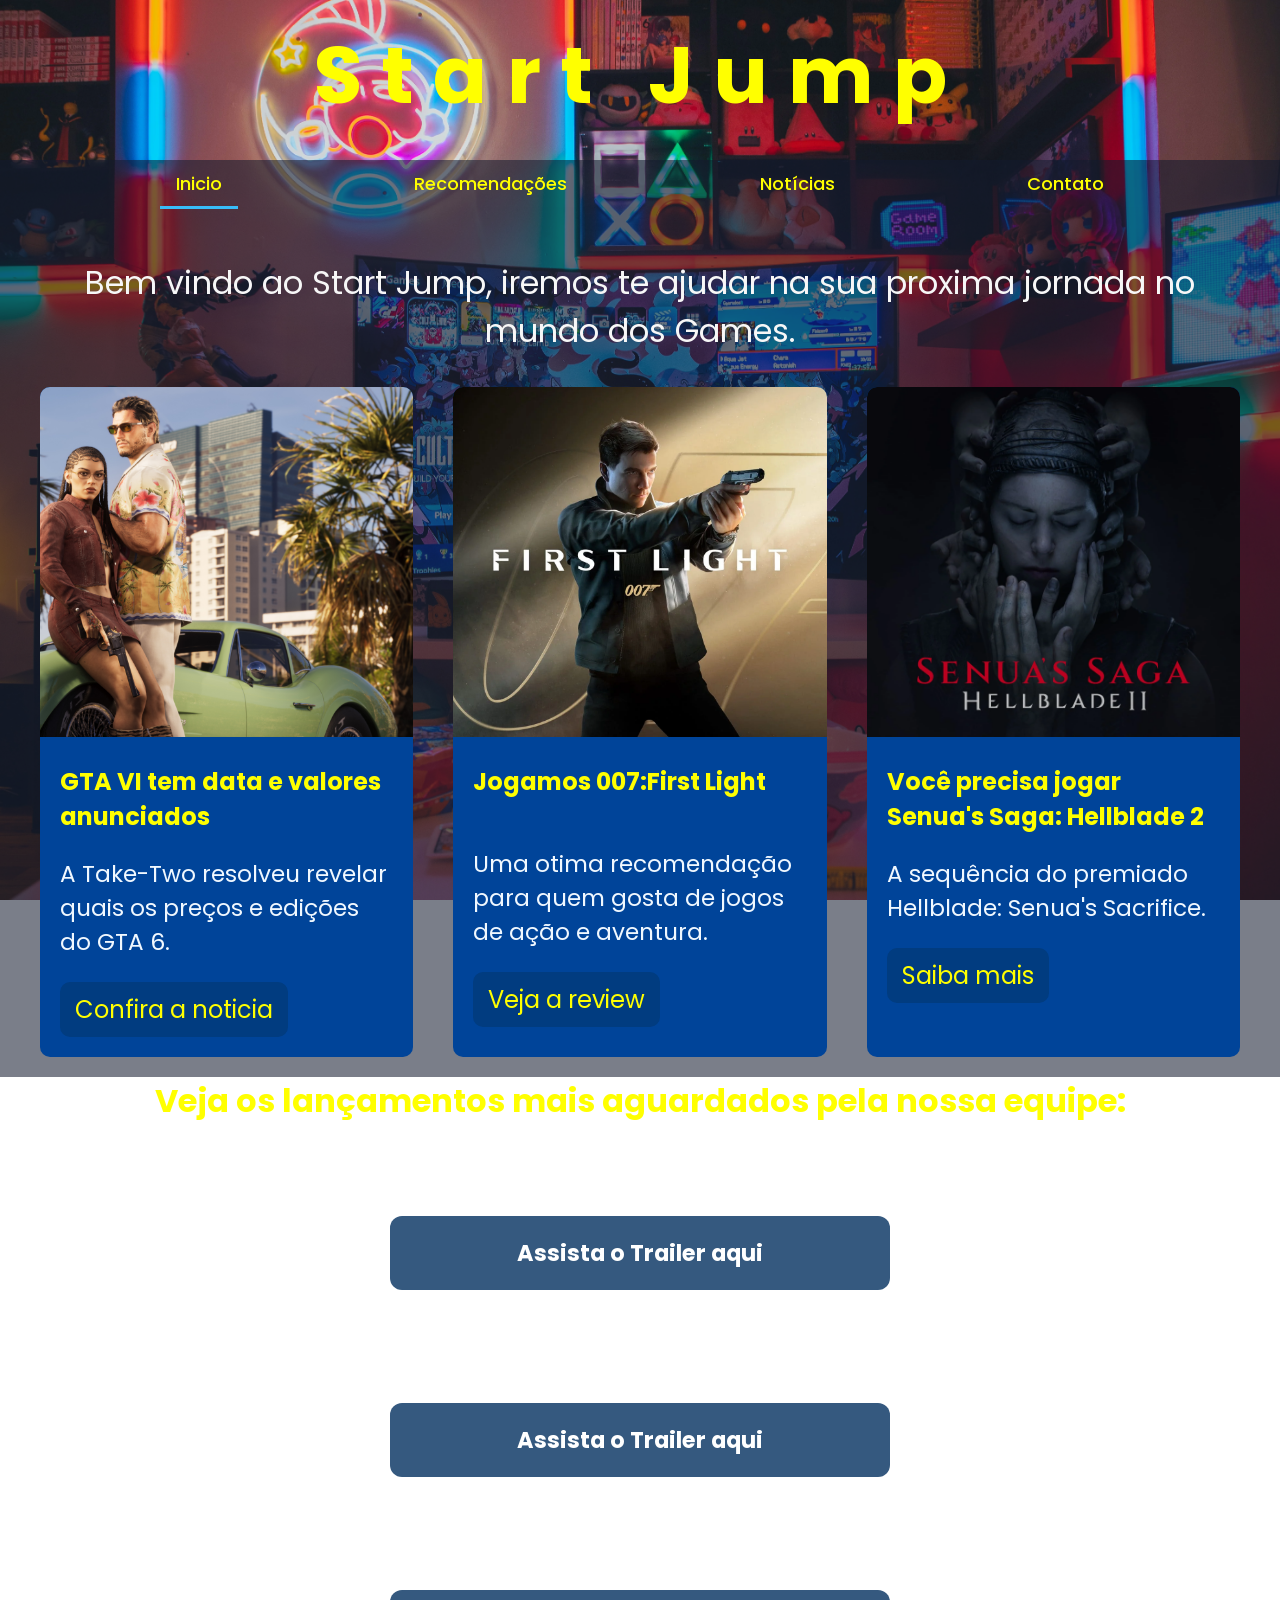
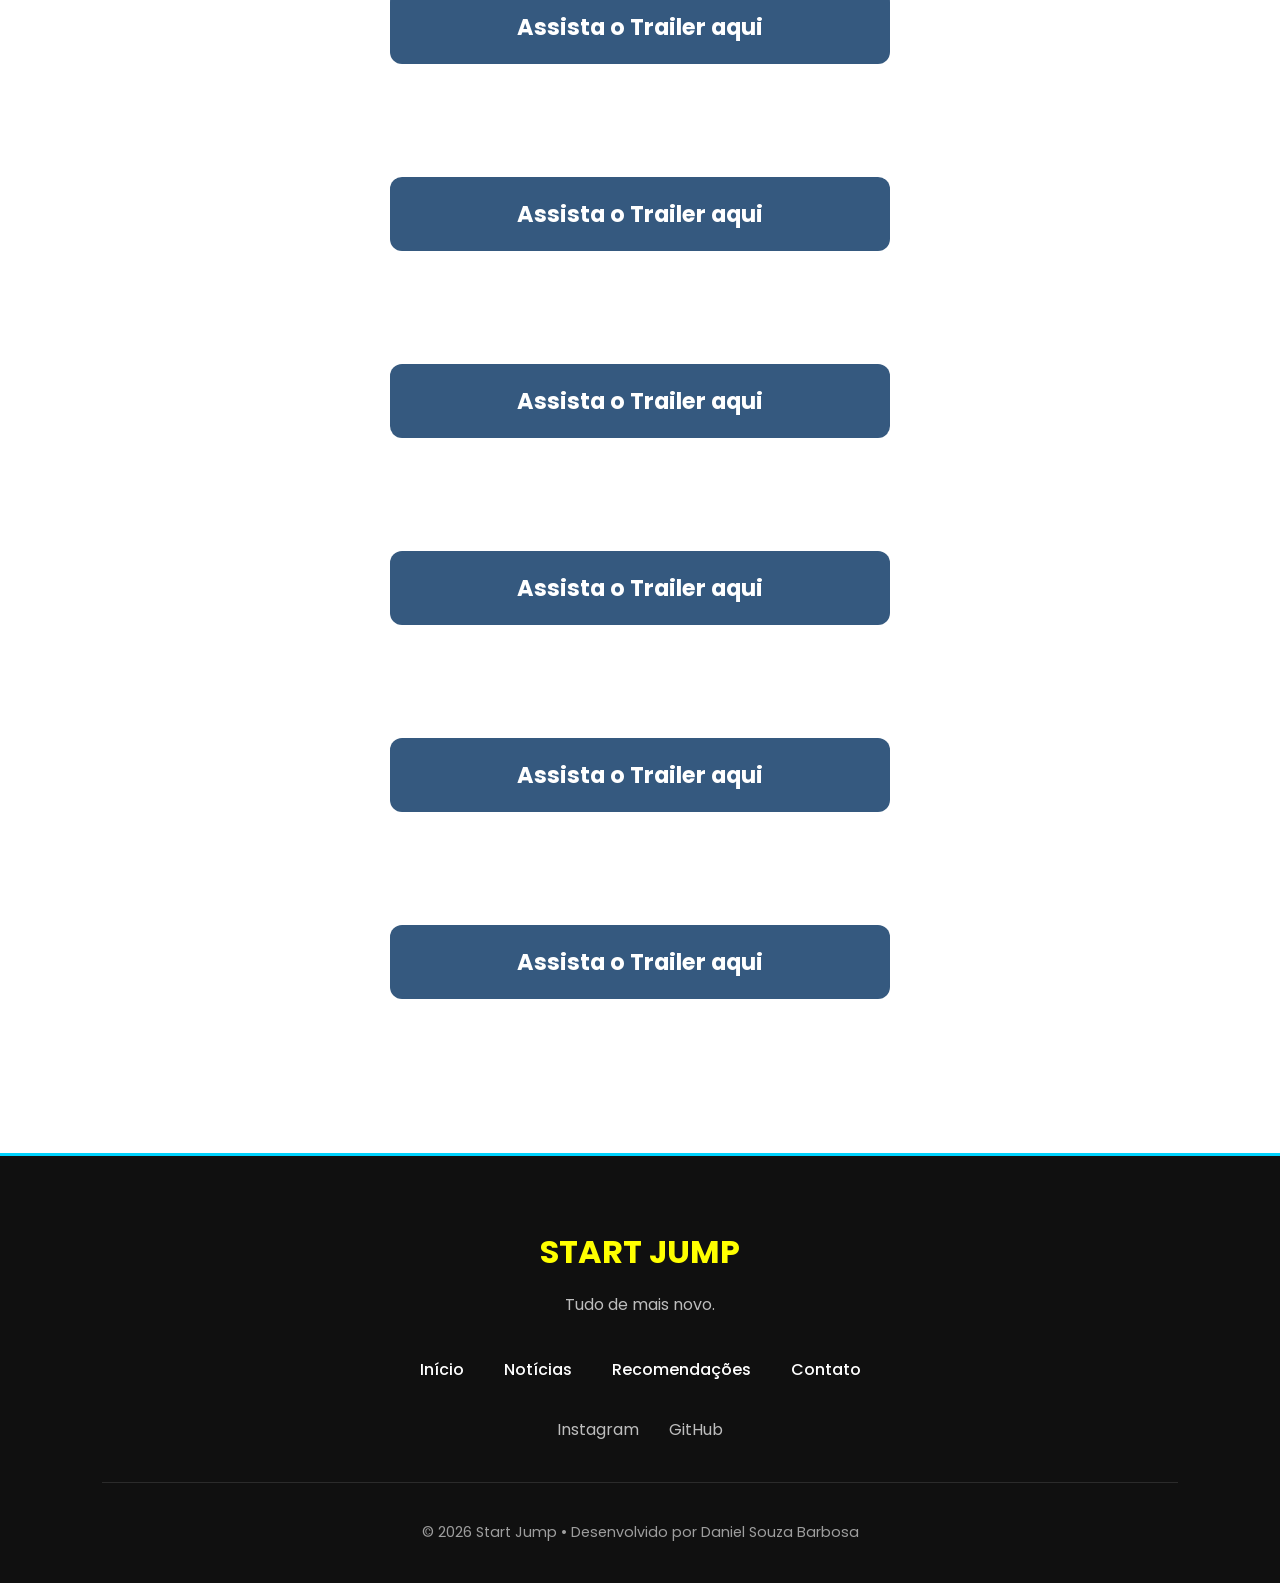
==== index.html @ 55a67dbb "Primeiro commit" ====
<!DOCTYPE html>
<html lang="pt-br">

<head>
  <meta charset="UTF-8">
  <meta name="viewport" content="width=device-width, initial-scale=1.0">
  <meta name="description" content="Start Jump é um portal de games com reviews, recomendações, notícias e trailers de jogos .">
  <meta name="keywords" content="games, reviews, blog de games, lançamentos">
  <meta name="author" content="Daniel Souza Barbosa">
  <meta name="robots" content="index, follow">
  <link rel="preconnect" href="https://fonts.googleapis.com">
  <link rel="preconnect" href="https://fonts.gstatic.com" crossorigin>
  <link href="https://fonts.googleapis.com/css2?family=Fira+Sans:ital,wght@0,100;0,200;0,300;0,400;0,500;0,600;0,700;0,800;0,900;1,100;1,200;1,300;1,400;1,500;1,600;1,700;1,800;1,900&family=Oswald:wght@200..700&family=Poppins:ital,wght@0,100;0,200;0,300;0,400;0,500;0,600;0,700;0,800;0,900;1,100;1,200;1,300;1,400;1,500;1,600;1,700;1,800;1,900&display=swap" rel="stylesheet">
  <link rel="stylesheet" href="style.css">
  <link rel="stylesheet" href="./CSS/responsive.css">
  <link rel="icon" href="./img/icon/icon.svg">
  <title>Start Jump</title>
</head>

<body class="home">
  <header class="header">
    <!-- Nome do site  -->
    <div class="titulo">
      <h1>Start Jump</h1>
    </div>
    <nav>
      <!-- Menu das paginas feito com listas  -->
      <ul class="menu-navegacao">
        <li><a href="./index.html" class="ativo">Inicio</a></li>
        <li><a href="./recomendacoes.html">Recomendações</a></li>
        <li><a href="./noticias.html">Notícias</a></li>
        <li><a href="./contato.html">Contato</a></li>
      </ul>
    </nav>
  </header>

  <main class="inicio">
    <section class="descricao">
      <p>Bem vindo ao Start Jump, iremos te ajudar na sua proxima jornada no mundo dos Games.</p>
    </section>

    <section class="conteudo-inicio">
      <div class="card-geral">
        <div class="card">
          <img src="./img/Jogos/gta6.jpg" alt="gta6" fetchpriority="high">
          <div class="card-conteudo">
            <h2>GTA VI tem data e valores anunciados</h2>
            <p>A Take-Two resolveu revelar quais os preços e edições do GTA 6.</p>
            <a class="card-botao" href="./noticias.html#gta6">Confira a noticia</a>
          </div>
        </div>

        <div class="card">
          <img src="./img/Jogos/007.webp" alt="007" fetchpriority="high">
          <div class="card-conteudo">
            <h2>Jogamos 007:First Light</h2>
            <p>Uma otima recomendação para quem gosta de jogos de ação e aventura.</p>
            <a class="card-botao" href="./recomendacoes.html#007">Veja a review</a>
          </div>
        </div>

        <div class="card">
          <img src="./img/Jogos/hellblade.webp" alt="Senua's Saga: Hellblade 2" fetchpriority="high">
          <div class="card-conteudo">
            <h2>Você precisa jogar Senua's Saga: Hellblade 2</h2>
            <p>A sequência do premiado Hellblade: Senua's Sacrifice.</p>
            <a class="card-botao" href="./recomendacoes.html#hellblade">Saiba mais</a>
          </div>
        </div>
      </div>
    </section>
  </main>


  <section class="lancamentos">
    <h3> Veja os lançamentos mais aguardados pela nossa equipe:</h3>

    <article class="lista">
      <h4>Assassin's Creed Black Flag Resynced (PS5, Xbox Series X|S, PC) - 9 de Julho
        <a class="link-trailer" href="https://youtu.be/WjsTLe7bBUA?si=X2k1CquPUtOdBLDD">Assista o Trailer aqui</a>
      </h4>
    </article>

    <article class="lista">
      <h4>Resonance: A Plague Tale Legacy (PS5, Xbox Series X|S, PC) - 27 de Agosto
        <a class="link-trailer" href="https://youtu.be/1r6Cft3qe6I?si=KWrEci3wZXh8lq0z">Assista o Trailer aqui</a>
      </h4>
    </article>

    <article class="lista">
      <h4>The Blood of Dawnwalker (PS5, Xbox Series X|S, PC) – 3 de Setembro
        <a class="link-trailer" href="https://youtu.be/s8nLNmda01c?si=TpeQtI4-WOTz_Qet">Assista o Trailer aqui</a>
      </h4>
    </article>

    <article class="lista">
      <h4>Marvel’s Wolverine (PS5) – 15 de Setembro
        <a class="link-trailer" href="https://youtu.be/OiBo_NgYI5Q?si=ecybYRi9DTjmBSqr">Assista o Trailer aqui</a>
      </h4>
    </article>

    <article class="lista">
      <h4>Control Resonant (PS5, Xbox Series X|S, PC) – 24 de Setembro
        <a class="link-trailer" href="https://youtu.be/WhQm-ExRz60?si=_q5cbqGgfUuO9OMH">Assista o Trailer aqui</a>
      </h4>
    </article>

    <article class="lista">
      <h4>Onimusha:Way of the Sword (PS5, Xbox Series X|S, Switch 2, PC) – 25 de Setembro
        <a class="link-trailer" href="https://youtu.be/WhQm-ExRz60?si=_q5cbqGgfUuO9OMH">Assista o Trailer aqui</a>
      </h4>
    </article>

    <article class="lista">
      <h4>Gears of War:E-Day (Xbox Series X|S, PC) – 6 de Outubro
        <a class="link-trailer" href="https://youtu.be/yAWz9IIQvt0?si=YeHNQrPtjGccVuQA">Assista o Trailer aqui</a>
      </h4>
    </article>

    <article class="lista">
      <h4>Grand Theft Auto 6 (PS5, Xbox Series X|S) – 19 de Novembro
        <a class="link-trailer" href="https://youtu.be/cv041_93_0Q?si=4alcJExo99rnItDb">Assista o Trailer aqui</a>
      </h4>
    </article>
  </section>


  <footer class="footer">
    <div class="footer-logo">
      <h1>START JUMP</h1>
      <p>Tudo de mais novo.</p>
    </div>

    <div class="footer-menu">
      <a href="index.html">Início</a>
      <a href="noticias.html">Notícias</a>
      <a href="recomendacoes.html">Recomendações</a>
      <a href="contato.html">Contato</a>
    </div>

    <div class="footer-social">
      <a href="https://www.instagram.com/danielsouza_221/">Instagram</a>
      <a href="https://github.com/danielsouza77">GitHub</a>
    </div>

    <div class="footer-copy">
      <p>© 2026 Start Jump • Desenvolvido por Daniel Souza Barbosa</p>
    </div>
  </footer>

  <!-- botão para voltar para o topo da pagina -->
  <button id="topo">⬆</button>

  <script src="./js/script.js"></script>
</body>

</html>
---- style.css ----
/* body de todas as paginas  */
@import "./CSS/global.css";

/* Estilização do cabeçalho */
@import "./CSS/header.css";

/* Estilização de pagina inicial */
@import "./CSS/inicio.css";

/* Estilização da pagina noticias */
@import "./CSS/noticias.css";

/* Estilização da pagina recomendações */
@import "./CSS/recomendacoes.css";

/* Estilização da pagina contatos */
@import "./CSS/contatos.css";

/* Responsividade das paginas  */
@import "./CSS/responsive.css";
---- CSS/responsive.css ----
/* Tablet */
/* header */
@media (max-width: 1024px) {
  .titulo {
    font-size: 2rem;
    letter-spacing: 0.8rem;
    gap: 40px;
  }

  .menu-navegacao {
    gap: 15px;
    padding: 10px;
  }

  .menu-navegacao a {
    font-size: 1rem;
  }
}

/* celulares ate 768px */
/* header */

@media (max-width: 768px) {
  /* Remove o efeito parallax */
  .home,
  .recomendacoes,
  .noticias,
  .contatos {
    background-attachment: scroll;
  }

  .titulo {
    font-size: 1.6rem;
    letter-spacing: 0.3rem;
    display: flex;
    justify-content: center;
    align-items: center;
    text-align: center;
    gap: 10px;
    margin-top: 20px;
  }

  .menu-navegacao {
    flex-direction: column;
    align-items: center;
    gap: 12px;
    padding: 20px;
  }

  .menu-navegacao a {
    display: block;
    width: 180px;
    text-align: center;
    font-size: 1rem;
    padding: 12px;
  }
}

/* Celulares ate 480px */
/* header */

@media (max-width: 480px) {
  .titulo {
    font-size: 1.2rem;
    letter-spacing: 0.15rem;
  }

  .menu-navegacao {
    padding: 15px;
  }

  .menu-navegacao a {
    width: 150px;
    font-size: 0.95rem;
  }
}

/* Tablet - Inicio */

@media (max-width: 1024px) {
  .inicio {
    padding: 20px;
  }

  .descricao {
    font-size: 1.6rem;
  }

  .card-geral {
    grid-template-columns: repeat(2, 1fr);
    gap: 25px;
  }

  .card {
    max-width: 100%;
  }

  .card img {
    height: 260px;
  }

  .card-conteudo h2 {
    font-size: 1.3rem;
  }

  .card-conteudo p {
    font-size: 1.1rem;
  }
}

/* Celulares ate 768px - Inicio */

@media (max-width: 768px) {
  .inicio {
    padding: 15px;
  }

  .descricao {
    font-size: 1.4rem;
    margin-bottom: 30px;
  }

  .card-geral {
    grid-template-columns: 1fr;
    gap: 30px;
  }

  .card {
    width: 100%;
    max-width: 500px;
    margin: auto;
  }

  .card img {
    height: 240px;
  }

  .card-conteudo {
    padding: 15px;
  }

  .card-conteudo h2 {
    font-size: 1.2rem;
  }

  .card-conteudo p {
    font-size: 1rem;
  }

  .card-botao {
    width: 100%;
    text-align: center;
    font-size: 1.1rem;
  }

  .link-trailer {
    width: 100%;
    max-width: 100%;
    font-size: 1rem;
  }
}
@media (max-width: 768px) {
  .lancamentos {
    background-attachment: scroll;
  }
}

/* Celulares ate 480px - Inicio */
@media (max-width: 480px) {
  .descricao {
    font-size: 1.2rem;
  }

  h3 {
    font-size: 1.5rem;
  }

  h4 {
    font-size: 1.1rem;
  }

  .card img {
    height: 200px;
  }
}

/* Tablet - Recomendações */
@media (max-width: 1024px) {
  .titulo-recomendacoes {
    font-size: 1.8rem;
  }

  .card-recomendacao {
    max-width: 95%;
  }

  .card-recomendacao img {
    height: 450px;
  }

  .texto-recomendacao h2 {
    font-size: 1.8rem;
  }

  .texto-recomendacao p {
    font-size: 1.3rem;
  }

  .avaliacao {
    gap: 30px;
    margin: 30px 15px;
  }

  .pontos li {
    font-size: 1.1rem;
  }
}

/* Celulares ate 768px - Recomendações */
@media (max-width: 768px) {
  .titulo-recomendacoes {
    font-size: 1.5rem;
    padding: 15px;
  }

  .card-recomendacao {
    width: 100%;
    border-radius: 15px;
  }

  .card-recomendacao img {
    height: 250px;
  }

  .texto-recomendacao {
    padding: 15px;
  }

  .texto-recomendacao h2 {
    font-size: 1.5rem;
    white-space: normal;
  }

  .texto-recomendacao p {
    font-size: 1rem;
    text-align: justify;
  }

  .avaliacao {
    flex-direction: column;
    margin: 20px;
    gap: 30px;
  }

  .pontos-positivos,
  .pontos-negativos {
    width: 100%;
  }

  .pontos-positivos h3,
  .pontos-negativos h3 {
    text-align: center;
    font-size: 1.4rem;
  }

  .pontos {
    padding-left: 25px;
  }

  .pontos li {
    font-size: 1rem;
  }
}

/* Celulares ate 480px - Recomendações */
@media (max-width: 480px) {
  .card-recomendacao img {
    height: 200px;
  }

  .titulo-recomendacoes {
    font-size: 1.3rem;
  }

  .texto-recomendacao h2 {
    font-size: 1.3rem;
  }
}

/* Tablet - Notícias */
@media (max-width: 1024px) {
  .titulo-noticias {
    font-size: 1.8rem;
  }

  .card-noticias {
    max-width: 95%;
  }

  .card-noticias img {
    height: 500px;
  }

  .texto-noticias h2 {
    font-size: 1.8rem;
  }

  .texto-noticias p {
    font-size: 1.3rem;
  }

  .valores {
    gap: 30px;
  }

  .versao1 h3,
  .versao2 h3 {
    font-size: 1.6rem;
  }

  .preços li {
    font-size: 1.1rem;
  }
}

/* Celulares ate 768px - Notícias */
@media (max-width: 768px) {
  .titulo-noticias {
    font-size: 1.5rem;
  }

  .card-noticias {
    width: 100%;
    border-radius: 15px;
  }

  .card-noticias img {
    height: 250px;
  }

  .texto-noticias {
    padding: 15px;
  }

  .texto-noticias h2 {
    font-size: 1.4rem;
    white-space: normal;
    text-align: center;
  }

  .texto-noticias p {
    font-size: 1rem;
    text-align: justify;
  }

  .valores {
    flex-direction: column;
    gap: 25px;
    margin: 20px 0;
  }

  .versao1,
  .versao2 {
    width: 100%;
  }

  .versao1 h3,
  .versao2 h3 {
    text-align: center;
    font-size: 1.3rem;
  }

  .preços {
    padding-left: 25px;
  }

  .preços li {
    font-size: 1rem;
  }

  .botao {
    width: 100%;
    max-width: 300px;

    font-size: 1rem;
  }
}

/* Celulares ate 480px - Notícias */
@media (max-width: 480px) {
  .card-noticias img {
    height: 200px;
  }

  .titulo-noticias {
    font-size: 1.3rem;
  }

  .texto-noticias h2 {
    font-size: 1.2rem;
  }
}

/* Tablet - Contatos  */
@media (max-width: 1024px) {
  .secao-contato {
    min-height: 600px;
    padding: 30px;
  }

  .formulario-wrapper {
    max-width: 500px;
  }
}

/* Celulares ate 768px - Contatos */
@media (max-width: 768px) {
  .contatos {
    overflow: visible;
  }

  .secao-contato {
    min-height: auto;
    padding: 30px 20px;
  }

  .formulario-wrapper {
    width: 100%;
    padding: 25px;
    border-radius: 15px;
  }

  .formulario-wrapper h2 {
    font-size: 1.6rem;
    text-align: center;
  }

  .formulario-wrapper p {
    text-align: center;
  }

  .grupo-campo input,
  .grupo-campo textarea {
    font-size: 16px;
  }

  .btn-enviar {
    font-size: 16px;
  }
}

/* Celulares ate 480px - Contatos */
@media (max-width: 480px) {
  .formulario-wrapper {
    padding: 20px;
  }

  .formulario-wrapper h2 {
    font-size: 1.4rem;
  }

  .icone-check {
    width: 50px;
    height: 50px;
    line-height: 50px;
    font-size: 24px;
  }
}
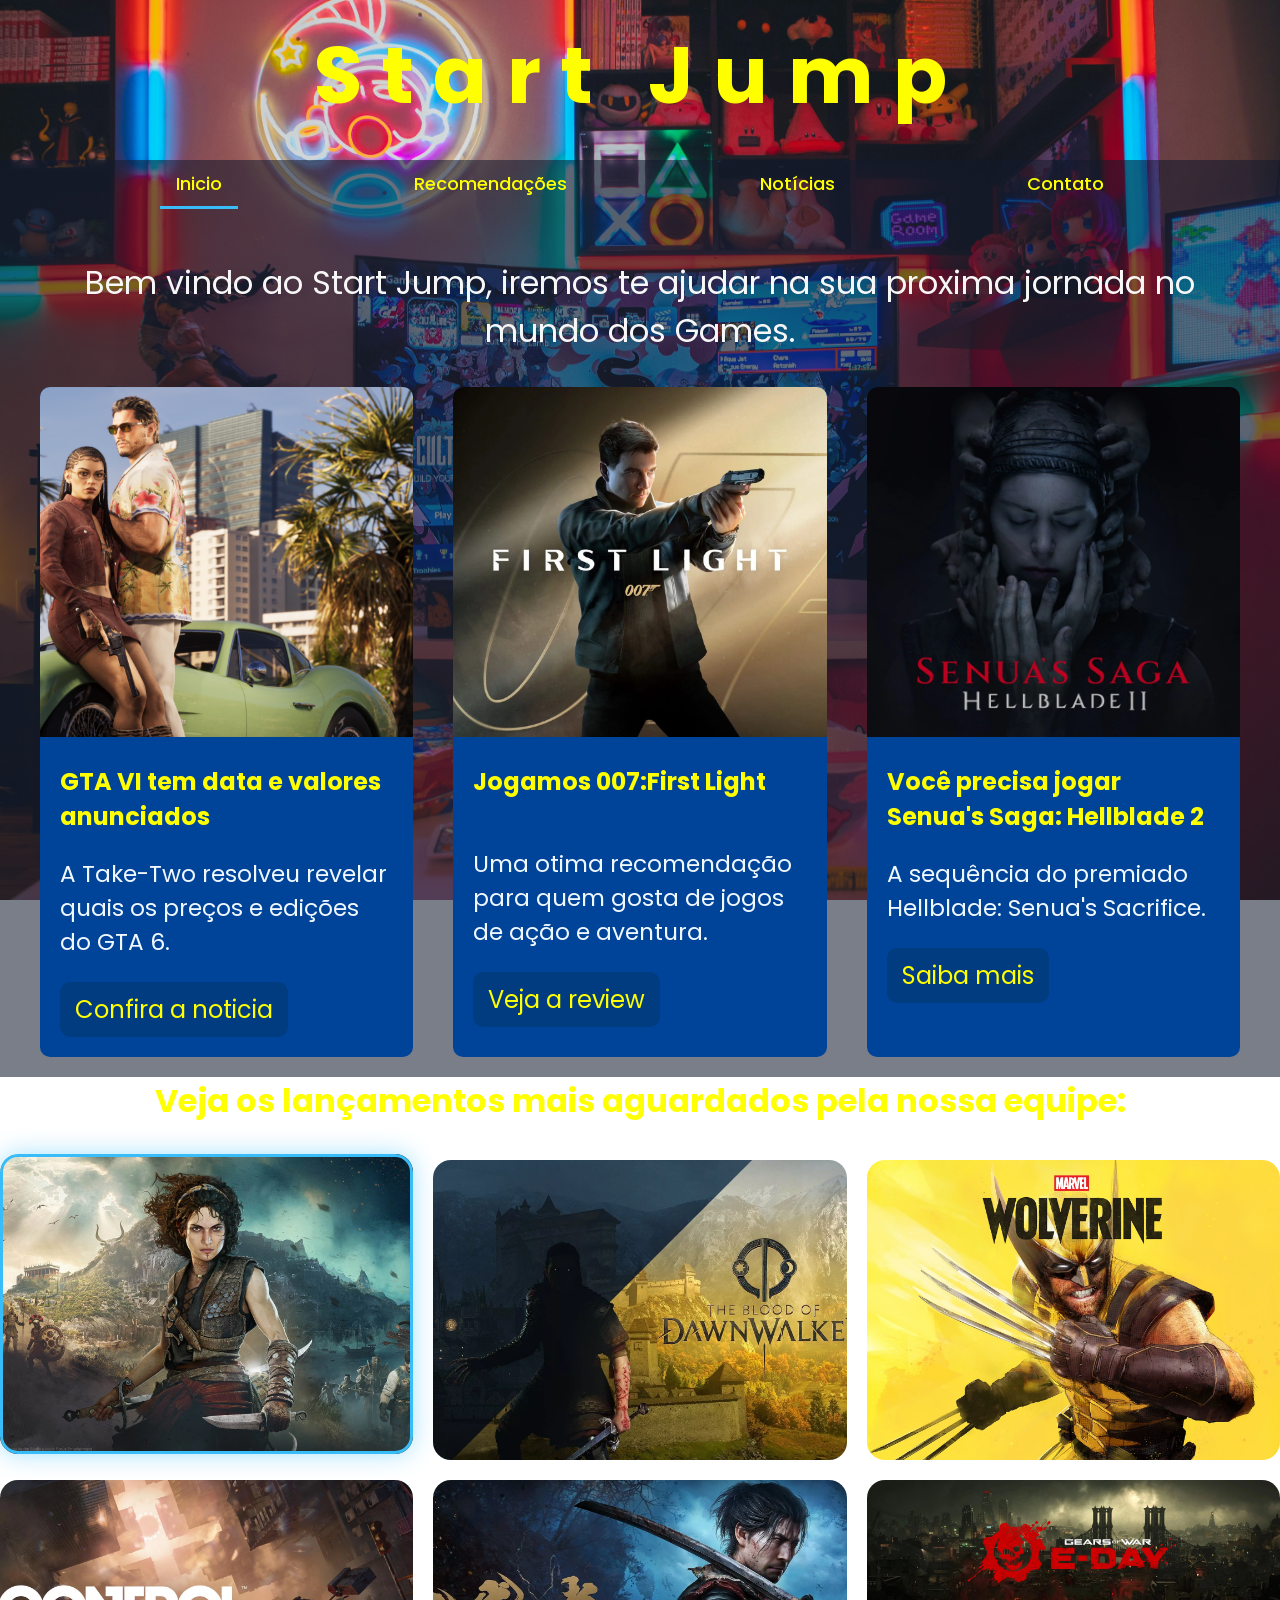
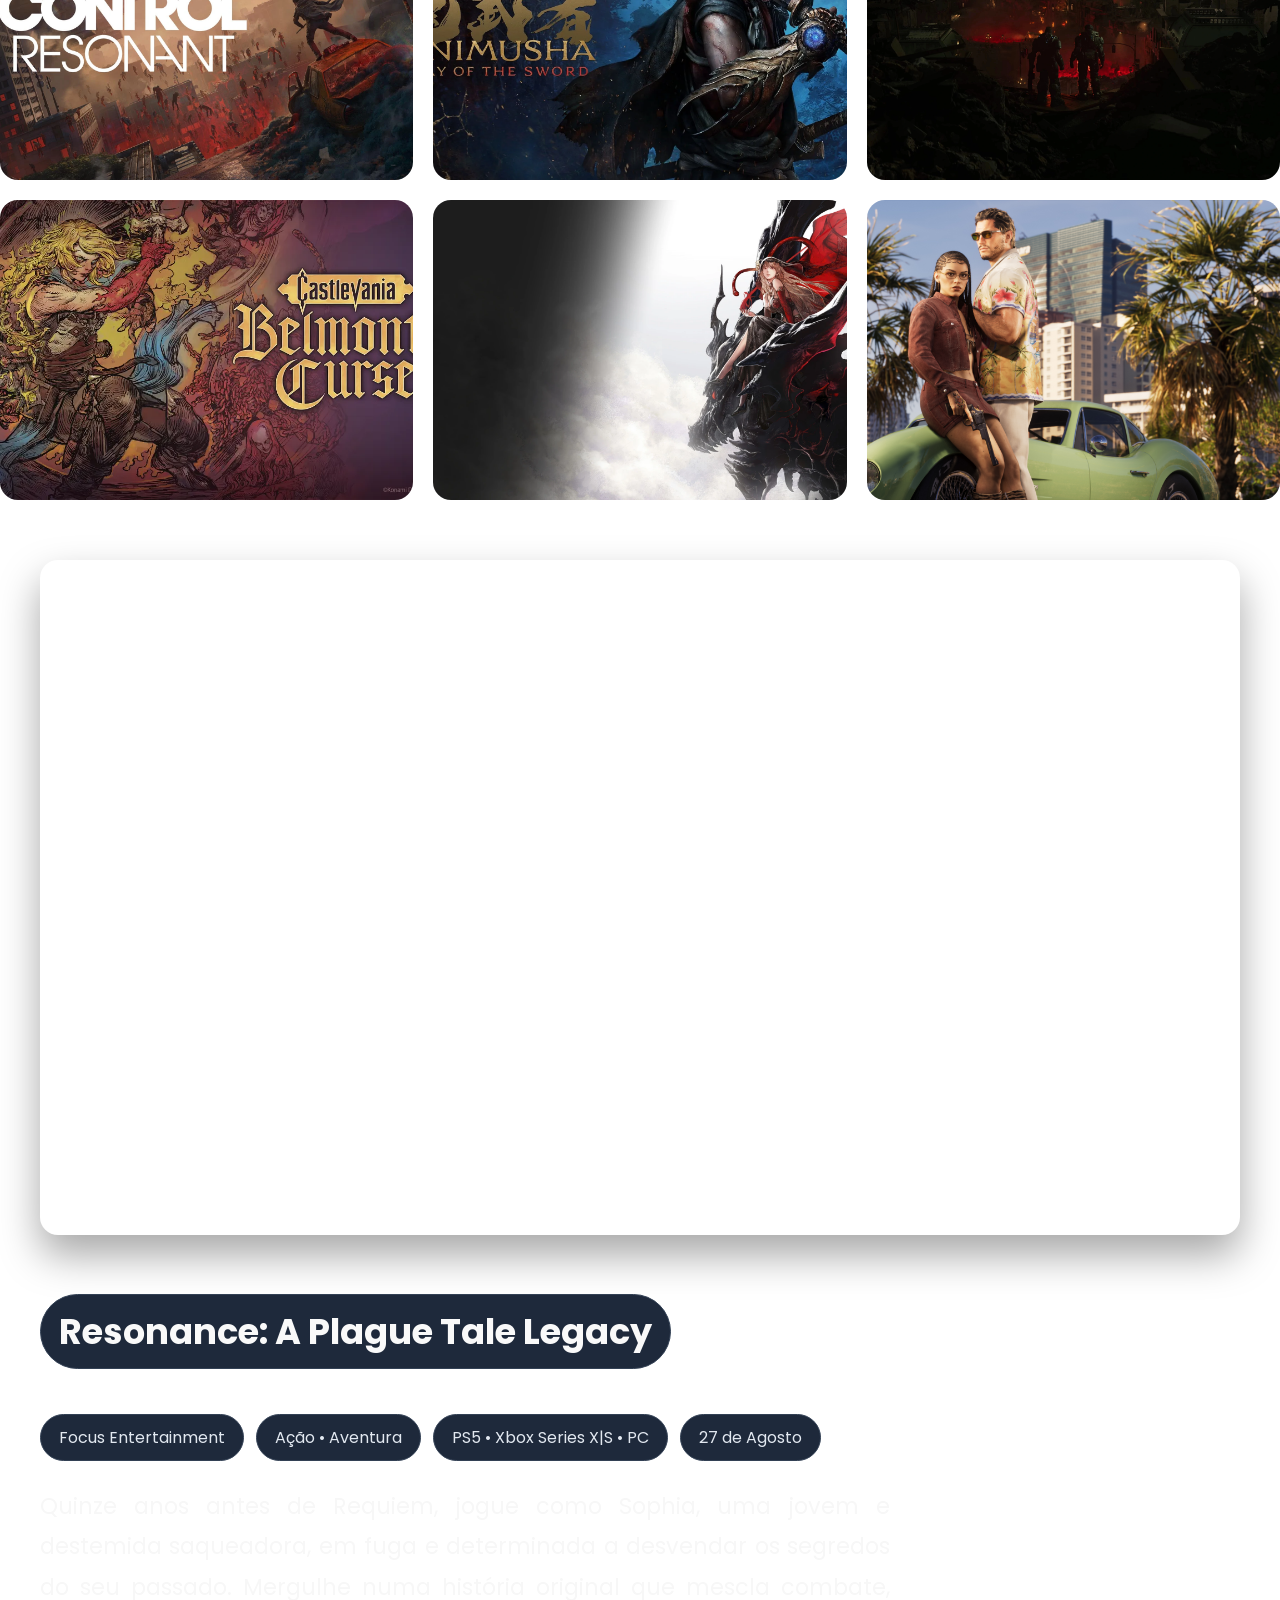
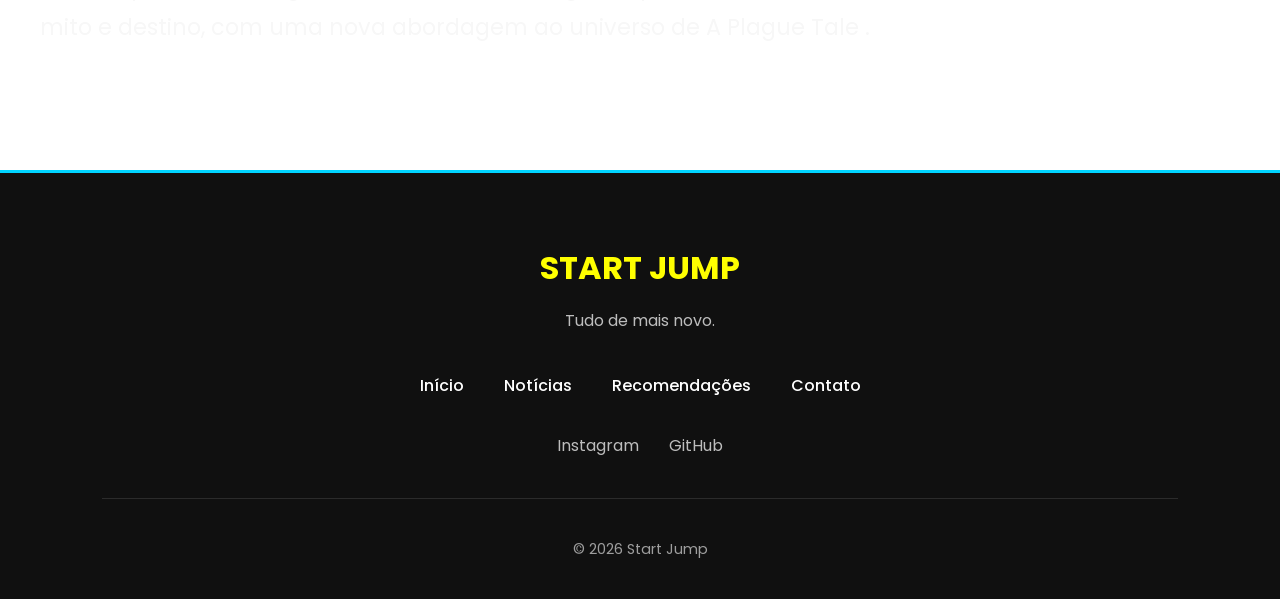
==== commit 279fe94b: "Refatora arquitetura com renderização dinâmica usando JSON" ====
--- a/index.html
+++ b/index.html
@@ -13,7 +13,13 @@
   <link href="https://fonts.googleapis.com/css2?family=Fira+Sans:ital,wght@0,100;0,200;0,300;0,400;0,500;0,600;0,700;0,800;0,900;1,100;1,200;1,300;1,400;1,500;1,600;1,700;1,800;1,900&family=Oswald:wght@200..700&family=Poppins:ital,wght@0,100;0,200;0,300;0,400;0,500;0,600;0,700;0,800;0,900;1,100;1,200;1,300;1,400;1,500;1,600;1,700;1,800;1,900&display=swap" rel="stylesheet">
   <link rel="stylesheet" href="style.css">
   <link rel="stylesheet" href="./CSS/responsive.css">
-  <link rel="icon" href="./img/icon/icon.svg">
+  <link rel="icon" type="image/svg+xml" href="./img/icon/icon.svg">
+
+  <script src="./js/renderizador.js" defer></script>
+  <script src="./js/componentes.js" defer></script>
+  <script src="./js/script.js" defer></script>
+  <script src="./js/lancamentos.js" defer></script>
+
   <title>Start Jump</title>
 </head>
 
@@ -42,7 +48,7 @@
     <section class="conteudo-inicio">
       <div class="card-geral">
         <div class="card">
-          <img src="./img/Jogos/gta6.jpg" alt="gta6" fetchpriority="high">
+          <img src="./img/Jogos/destaque/gta6.jpg" alt="gta6" fetchpriority="high">
           <div class="card-conteudo">
             <h2>GTA VI tem data e valores anunciados</h2>
             <p>A Take-Two resolveu revelar quais os preços e edições do GTA 6.</p>
@@ -51,7 +57,7 @@
         </div>
 
         <div class="card">
-          <img src="./img/Jogos/007.webp" alt="007" fetchpriority="high">
+          <img src="./img/Jogos/destaque/007.webp" alt="007" fetchpriority="high">
           <div class="card-conteudo">
             <h2>Jogamos 007:First Light</h2>
             <p>Uma otima recomendação para quem gosta de jogos de ação e aventura.</p>
@@ -60,7 +66,7 @@
         </div>
 
         <div class="card">
-          <img src="./img/Jogos/hellblade.webp" alt="Senua's Saga: Hellblade 2" fetchpriority="high">
+          <img src="./img/Jogos/destaque/hellblade.webp" alt="Senua's Saga: Hellblade 2" fetchpriority="high">
           <div class="card-conteudo">
             <h2>Você precisa jogar Senua's Saga: Hellblade 2</h2>
             <p>A sequência do premiado Hellblade: Senua's Sacrifice.</p>
@@ -73,57 +79,49 @@
 
 
   <section class="lancamentos">
-    <h3> Veja os lançamentos mais aguardados pela nossa equipe:</h3>
 
-    <article class="lista">
-      <h4>Assassin's Creed Black Flag Resynced (PS5, Xbox Series X|S, PC) - 9 de Julho
-        <a class="link-trailer" href="https://youtu.be/WjsTLe7bBUA?si=X2k1CquPUtOdBLDD">Assista o Trailer aqui</a>
-      </h4>
-    </article>
+    <h3>Veja os lançamentos mais aguardados pela nossa equipe:</h3>
 
-    <article class="lista">
-      <h4>Resonance: A Plague Tale Legacy (PS5, Xbox Series X|S, PC) - 27 de Agosto
-        <a class="link-trailer" href="https://youtu.be/1r6Cft3qe6I?si=KWrEci3wZXh8lq0z">Assista o Trailer aqui</a>
-      </h4>
-    </article>
+    <!-- Cards -->
+    <div id="lista-lancamentos"></div>
 
-    <article class="lista">
-      <h4>The Blood of Dawnwalker (PS5, Xbox Series X|S, PC) – 3 de Setembro
-        <a class="link-trailer" href="https://youtu.be/s8nLNmda01c?si=TpeQtI4-WOTz_Qet">Assista o Trailer aqui</a>
-      </h4>
-    </article>
+    <!-- Player -->
+    <section class="player-lancamento">
 
-    <article class="lista">
-      <h4>Marvel’s Wolverine (PS5) – 15 de Setembro
-        <a class="link-trailer" href="https://youtu.be/OiBo_NgYI5Q?si=ecybYRi9DTjmBSqr">Assista o Trailer aqui</a>
-      </h4>
-    </article>
+      <div id="loading-trailer" class="loading-trailer">
 
-    <article class="lista">
-      <h4>Control Resonant (PS5, Xbox Series X|S, PC) – 24 de Setembro
-        <a class="link-trailer" href="https://youtu.be/WhQm-ExRz60?si=_q5cbqGgfUuO9OMH">Assista o Trailer aqui</a>
-      </h4>
-    </article>
+        ▶️Carregando trailer...
 
-    <article class="lista">
-      <h4>Onimusha:Way of the Sword (PS5, Xbox Series X|S, Switch 2, PC) – 25 de Setembro
-        <a class="link-trailer" href="https://youtu.be/WhQm-ExRz60?si=_q5cbqGgfUuO9OMH">Assista o Trailer aqui</a>
-      </h4>
-    </article>
+      </div>
 
-    <article class="lista">
-      <h4>Gears of War:E-Day (Xbox Series X|S, PC) – 6 de Outubro
-        <a class="link-trailer" href="https://youtu.be/yAWz9IIQvt0?si=YeHNQrPtjGccVuQA">Assista o Trailer aqui</a>
-      </h4>
-    </article>
+      <iframe id="video-lancamento" src="" title="Trailer do lançamento" frameborder="0" allow="accelerometer; autoplay; clipboard-write; encrypted-media; gyroscope; picture-in-picture; web-share" referrerpolicy="strict-origin-when-cross-origin" allowfullscreen>
+      </iframe>
 
-    <article class="lista">
-      <h4>Grand Theft Auto 6 (PS5, Xbox Series X|S) – 19 de Novembro
-        <a class="link-trailer" href="https://youtu.be/cv041_93_0Q?si=4alcJExo99rnItDb">Assista o Trailer aqui</a>
-      </h4>
-    </article>
+      <div class="info-player">
+
+        <div class="container-titulo">
+          <h2 id="titulo-lancamento"></h2>
+        </div>
+
+        <div class="meta-lancamento">
+
+          <span id="publisher-lancamento"></span>
+
+          <span id="genero-lancamento"></span>
+
+          <span id="plataformas-lancamento"></span>
+
+          <span id="data-lancamento"></span>
+
+        </div>
+
+        <p id="sinopse-lancamento"></p>
+
+      </div>
+
+    </section>
+
   </section>
-
 
   <footer class="footer">
     <div class="footer-logo">
@@ -144,14 +142,14 @@
     </div>
 
     <div class="footer-copy">
-      <p>© 2026 Start Jump • Desenvolvido por Daniel Souza Barbosa</p>
+      <p>© 2026 Start Jump </p>
     </div>
   </footer>
 
   <!-- botão para voltar para o topo da pagina -->
   <button id="topo">⬆</button>
 
-  <script src="./js/script.js"></script>
+
 </body>
 
 </html>
--- a/style.css
+++ b/style.css
@@ -16,5 +16,17 @@
 /* Estilização da pagina contatos */
 @import "./CSS/contatos.css";
 
+/* Estilização da pagina artigos */
+@import "./CSS/artigo.css";
+
+/* Estilização da pagina reviews */
+@import "./CSS/reviews.css";
+
 /* Responsividade das paginas  */
 @import "./CSS/responsive.css";
+
+/* Estilos reutilizados pelos artigos e pelas reviews */
+@import "./CSS/blocos.css";
+
+/* estilização dos lançamentos */
+@import "./CSS/lancamentos.css";
--- a/CSS/responsive.css
+++ b/CSS/responsive.css
@@ -274,8 +274,13 @@
 
 /* Celulares ate 480px - Recomendações */
 @media (max-width: 480px) {
+  .card-recomendacao {
+    flex-direction: column;
+  }
+
   .card-recomendacao img {
     height: 200px;
+    width: 100%;
   }
 
   .titulo-recomendacoes {
@@ -287,18 +292,29 @@
   }
 }
 
-/* Tablet - Notícias */
-@media (max-width: 1024px) {
-  .titulo-noticias {
-    font-size: 1.8rem;
+/* RESPONSIVIDADE NOTICIAS */
+
+/* ==========================
+   TABLETS
+========================== */
+
+@media (max-width: 992px) {
+  .jogos-noticias {
+    gap: 40px;
+    padding: 20px;
   }
 
   .card-noticias {
-    max-width: 95%;
+    width: 85%;
   }
 
   .card-noticias img {
-    height: 500px;
+    width: 45%;
+    object-fit: cover;
+  }
+
+  .texto-noticias {
+    padding: 20px;
   }
 
   .texto-noticias h2 {
@@ -306,98 +322,69 @@
   }
 
   .texto-noticias p {
-    font-size: 1.3rem;
-  }
-
-  .valores {
-    gap: 30px;
-  }
-
-  .versao1 h3,
-  .versao2 h3 {
+    font-size: 1.2rem;
+  }
+}
+
+/* ==========================
+   CELULARES
+========================== */
+
+@media (max-width: 768px) {
+  .jogos-noticias {
+    display: block;
+    padding: 15px;
+  }
+
+  .titulo-noticias {
     font-size: 1.6rem;
   }
 
-  .preços li {
-    font-size: 1.1rem;
-  }
-}
-
-/* Celulares ate 768px - Notícias */
-@media (max-width: 768px) {
-  .titulo-noticias {
+  .card-noticias {
+    width: 100%;
+    flex-direction: column;
+    margin-bottom: 30px;
+  }
+
+  .card-noticias img {
+    width: 100%;
+    aspect-ratio: 16 / 9;
+    object-fit: cover;
+  }
+
+  .texto-noticias {
+    padding: 20px;
+  }
+
+  .texto-noticias h2 {
     font-size: 1.5rem;
   }
 
-  .card-noticias {
-    width: 100%;
-    border-radius: 15px;
-  }
-
-  .card-noticias img {
-    height: 250px;
-  }
-
-  .texto-noticias {
-    padding: 15px;
-  }
-
-  .texto-noticias h2 {
-    font-size: 1.4rem;
-    white-space: normal;
-    text-align: center;
-  }
-
   .texto-noticias p {
     font-size: 1rem;
-    text-align: justify;
-  }
-
-  .valores {
-    flex-direction: column;
-    gap: 25px;
-    margin: 20px 0;
-  }
-
-  .versao1,
-  .versao2 {
-    width: 100%;
-  }
-
-  .versao1 h3,
-  .versao2 h3 {
-    text-align: center;
-    font-size: 1.3rem;
-  }
-
-  .preços {
-    padding-left: 25px;
-  }
-
-  .preços li {
-    font-size: 1rem;
-  }
-
-  .botao {
-    width: 100%;
-    max-width: 300px;
-
-    font-size: 1rem;
-  }
-}
-
-/* Celulares ate 480px - Notícias */
+    line-height: 1.7;
+  }
+}
+
+/* ==========================
+   CELULARES PEQUENOS
+========================== */
+
 @media (max-width: 480px) {
-  .card-noticias img {
-    height: 200px;
-  }
-
   .titulo-noticias {
     font-size: 1.3rem;
   }
 
+  .texto-noticias {
+    padding: 15px;
+  }
+
   .texto-noticias h2 {
-    font-size: 1.2rem;
+    font-size: 1.25rem;
+  }
+
+  .texto-noticias p {
+    font-size: 0.95rem;
   }
 }
 
@@ -466,3 +453,123 @@
     font-size: 24px;
   }
 }
+
+/* Responsividade Lançamentos */
+
+/* NOTEBOOK */
+@media (max-width: 1200px) {
+  #lista-lancamentos {
+    grid-template-columns: repeat(3, 1fr);
+
+    gap: 20px;
+  }
+
+  .card-lancamento {
+    min-height: 380px;
+  }
+
+  .overlay-lancamento h4 {
+    font-size: 1.4rem;
+  }
+}
+
+/* TABLET */
+@media (max-width: 992px) {
+  #lista-lancamentos {
+    grid-template-columns: repeat(2, 1fr);
+  }
+
+  .player-lancamento {
+    max-width: 100%;
+  }
+
+  #titulo-lancamento {
+    font-size: 1.8rem;
+  }
+}
+
+/* CELULARES */
+@media (max-width: 768px) {
+  #lista-lancamentos {
+    grid-template-columns: 1fr;
+  }
+
+  .card-lancamento {
+    min-height: 330px;
+  }
+
+  .overlay-lancamento {
+    opacity: 1;
+
+    transform: none;
+
+    background: linear-gradient(transparent 45%, rgba(0, 0, 0, 0.92));
+  }
+
+  .overlay-lancamento h4 {
+    font-size: 1.3rem;
+  }
+
+  .meta-lancamento {
+    gap: 10px;
+  }
+
+  .meta-lancamento span {
+    font-size: 0.85rem;
+
+    padding: 8px 14px;
+  }
+
+  #titulo-lancamento {
+    font-size: 1.6rem;
+  }
+
+  #sinopse-lancamento {
+    font-size: 0.95rem;
+  }
+}
+@media (hover: none) {
+  .overlay-lancamento {
+    opacity: 1;
+
+    transform: none;
+  }
+}
+
+/* CELULARES PEQUENOS */
+@media (max-width: 480px) {
+  .card-lancamento {
+    min-height: 280px;
+  }
+
+  .overlay-lancamento {
+    padding: 18px;
+  }
+
+  .overlay-lancamento h4 {
+    font-size: 1.1rem;
+  }
+
+  #titulo-lancamento {
+    font-size: 1.4rem;
+  }
+
+  .meta-lancamento {
+    display: flex;
+
+    flex-direction: column;
+
+    align-items: flex-start;
+  }
+
+  .meta-lancamento span {
+    width: 100%;
+  }
+}
+@media (hover: none) {
+  .overlay-lancamento {
+    opacity: 1;
+
+    transform: none;
+  }
+}
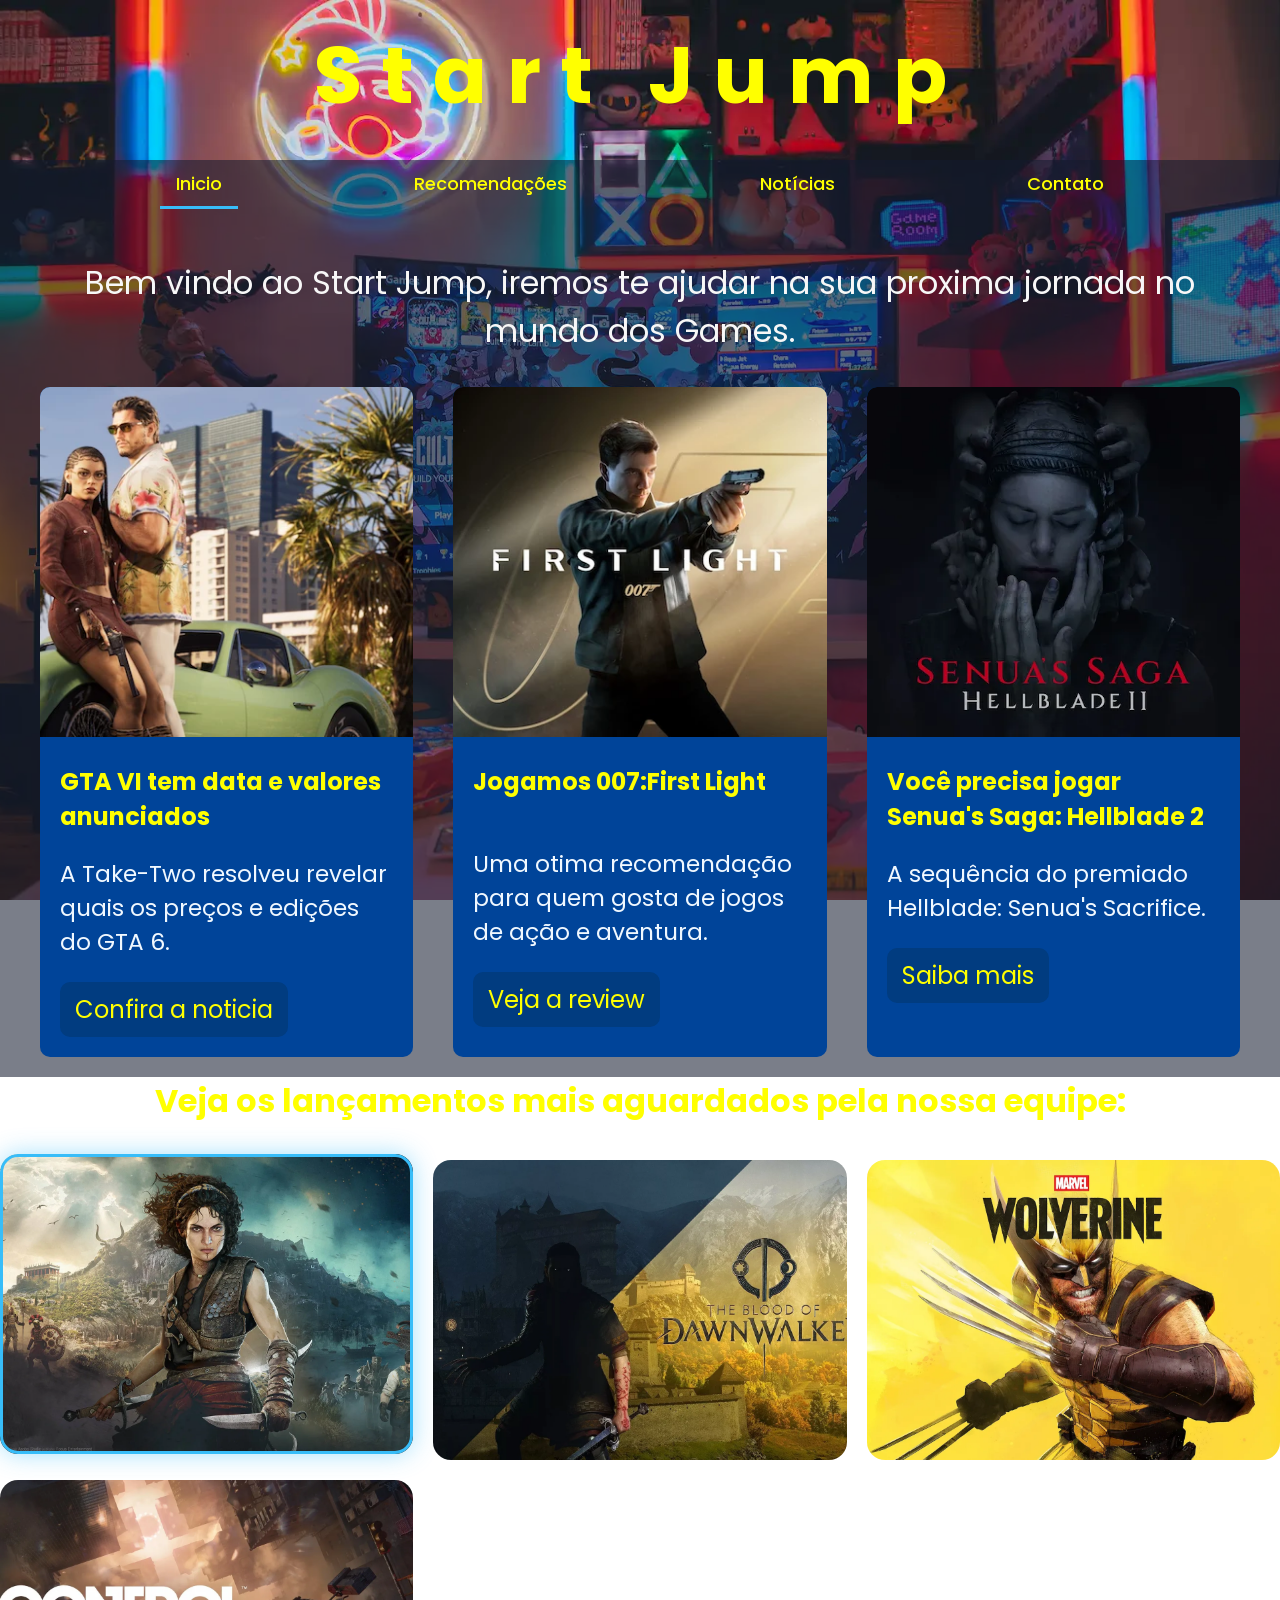
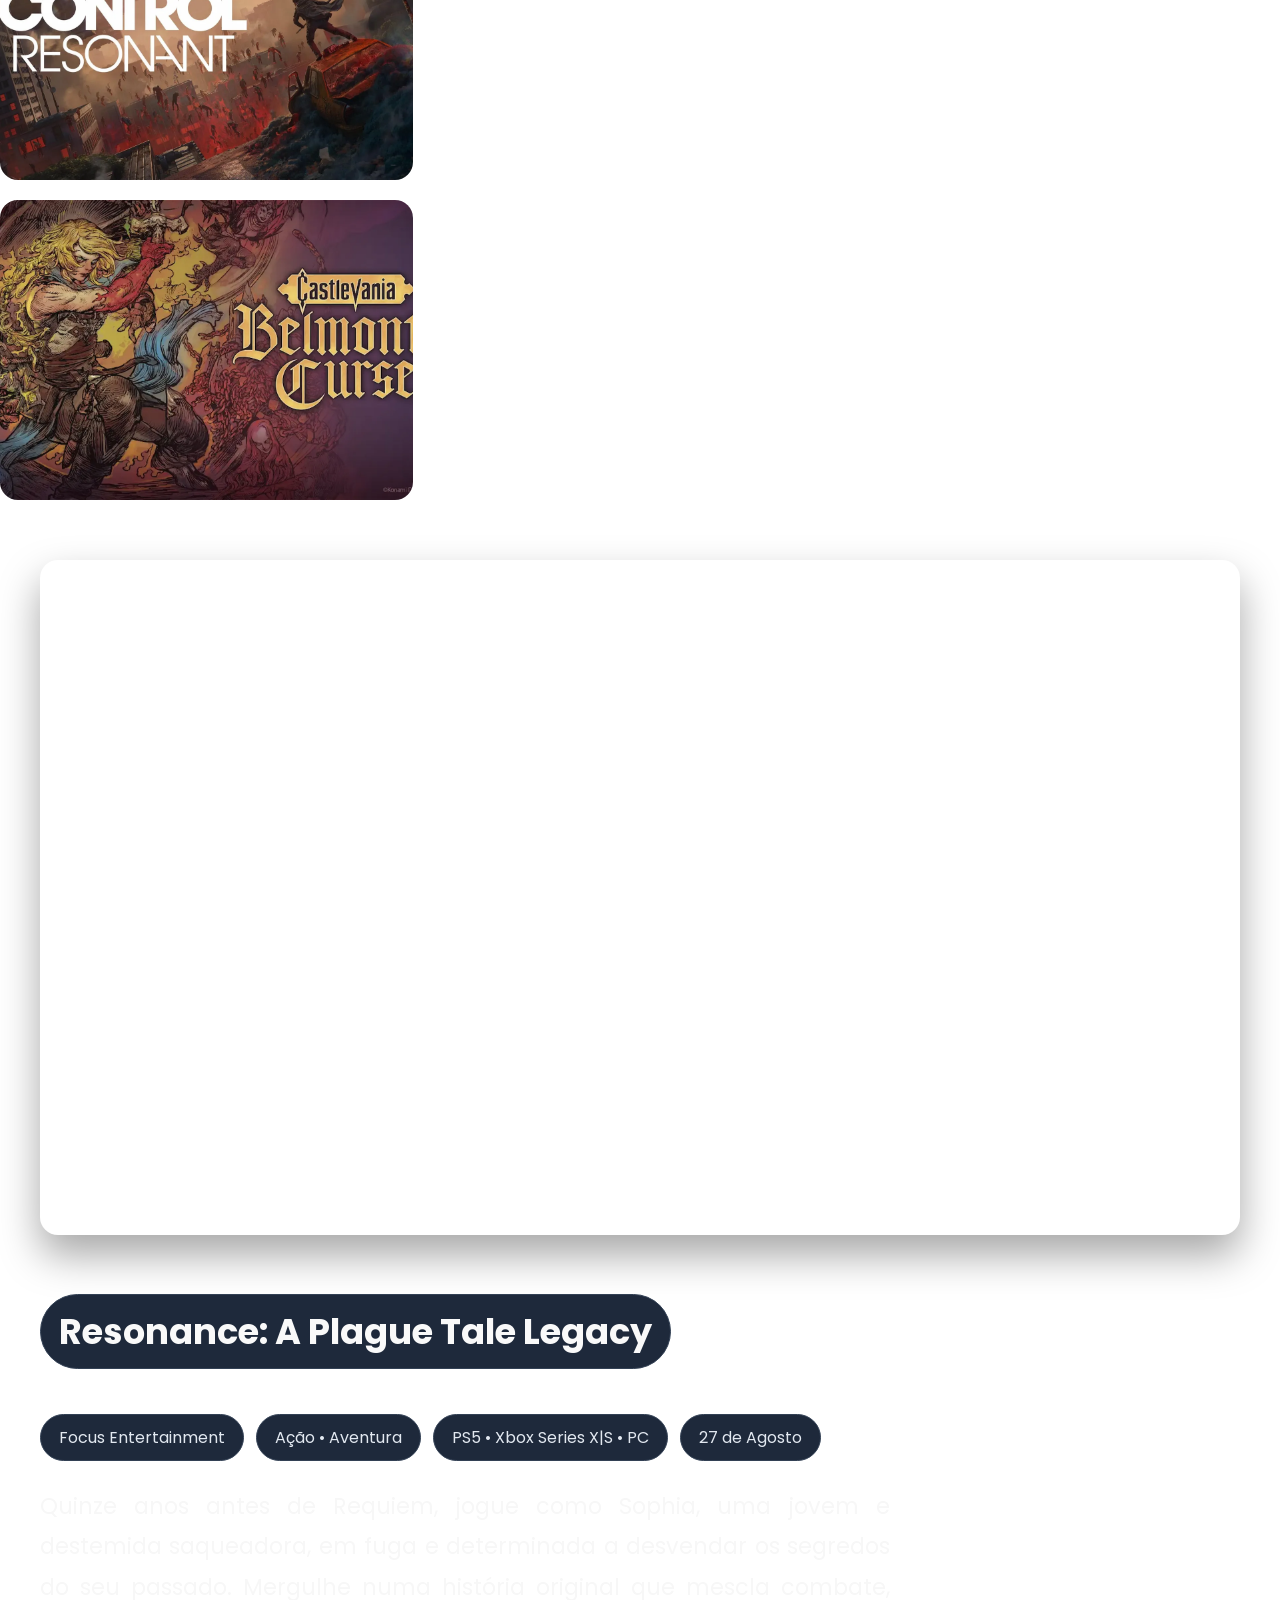
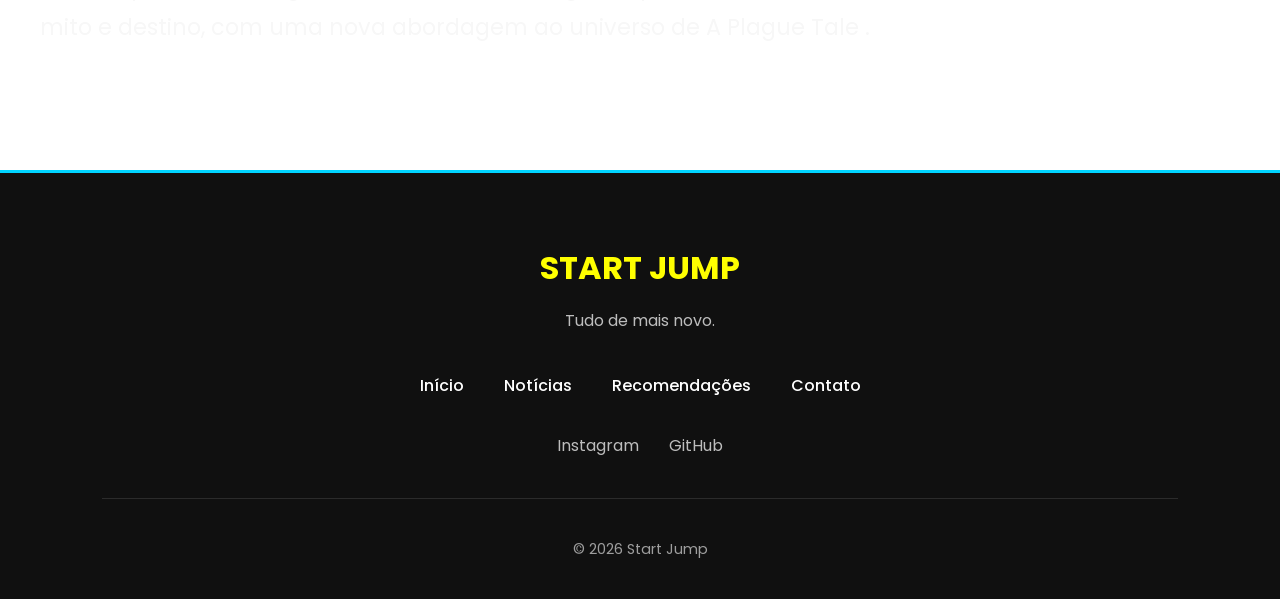
==== commit bfac08fb: "feat: implementa player otimizado do YouTube e melhora carregamento de imagens" ====
--- a/index.html
+++ b/index.html
@@ -48,7 +48,7 @@
     <section class="conteudo-inicio">
       <div class="card-geral">
         <div class="card">
-          <img src="./img/Jogos/destaque/gta6.jpg" alt="gta6" fetchpriority="high">
+          <img src="./img/Jogos/destaque/gta6.webp" alt="gta6" fetchpriority="high" loading="lazy" decoding="async">
           <div class="card-conteudo">
             <h2>GTA VI tem data e valores anunciados</h2>
             <p>A Take-Two resolveu revelar quais os preços e edições do GTA 6.</p>
@@ -57,7 +57,7 @@
         </div>
 
         <div class="card">
-          <img src="./img/Jogos/destaque/007.webp" alt="007" fetchpriority="high">
+          <img src="./img/Jogos/destaque/007.webp" alt="007" fetchpriority="high" loading="lazy" decoding="async">
           <div class="card-conteudo">
             <h2>Jogamos 007:First Light</h2>
             <p>Uma otima recomendação para quem gosta de jogos de ação e aventura.</p>
@@ -66,7 +66,7 @@
         </div>
 
         <div class="card">
-          <img src="./img/Jogos/destaque/hellblade.webp" alt="Senua's Saga: Hellblade 2" fetchpriority="high">
+          <img src="./img/Jogos/destaque/hellblade.webp" alt="Senua's Saga: Hellblade 2" fetchpriority="high" loading="lazy" decoding="async">
           <div class="card-conteudo">
             <h2>Você precisa jogar Senua's Saga: Hellblade 2</h2>
             <p>A sequência do premiado Hellblade: Senua's Sacrifice.</p>
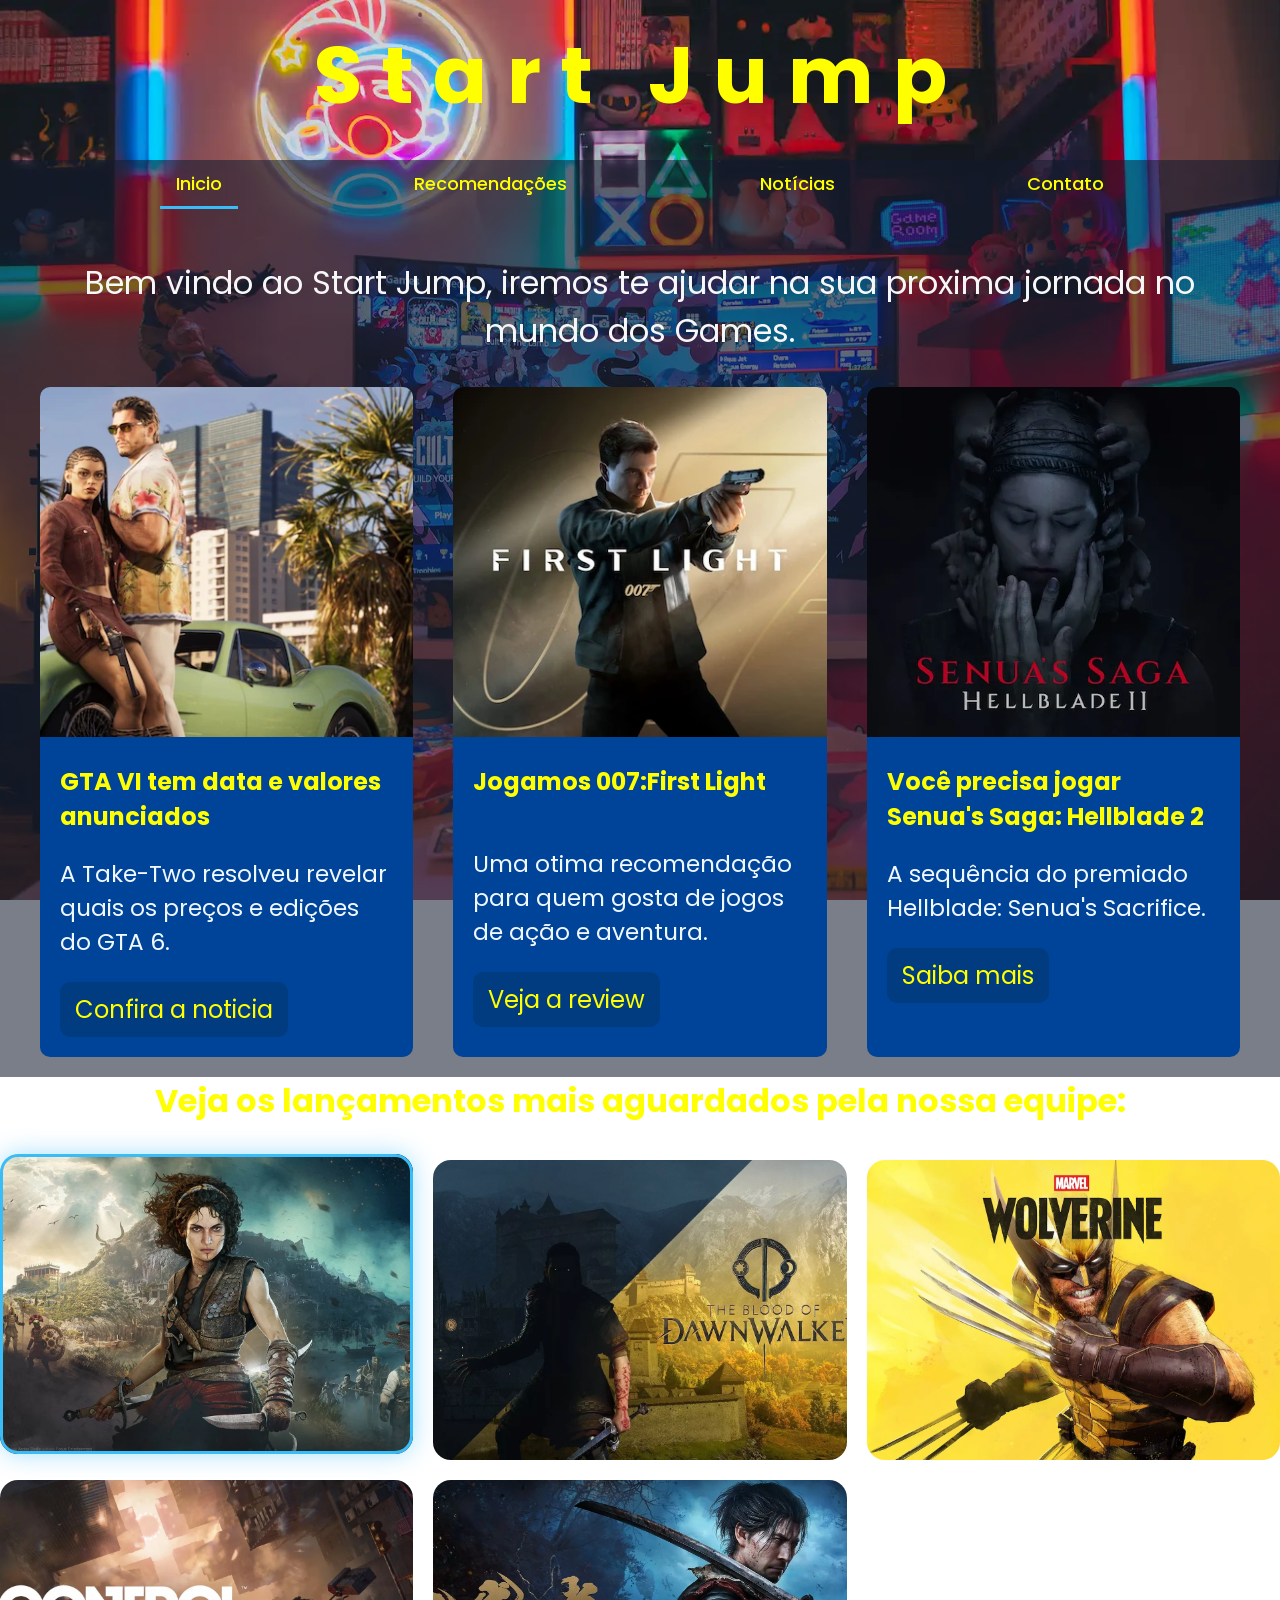
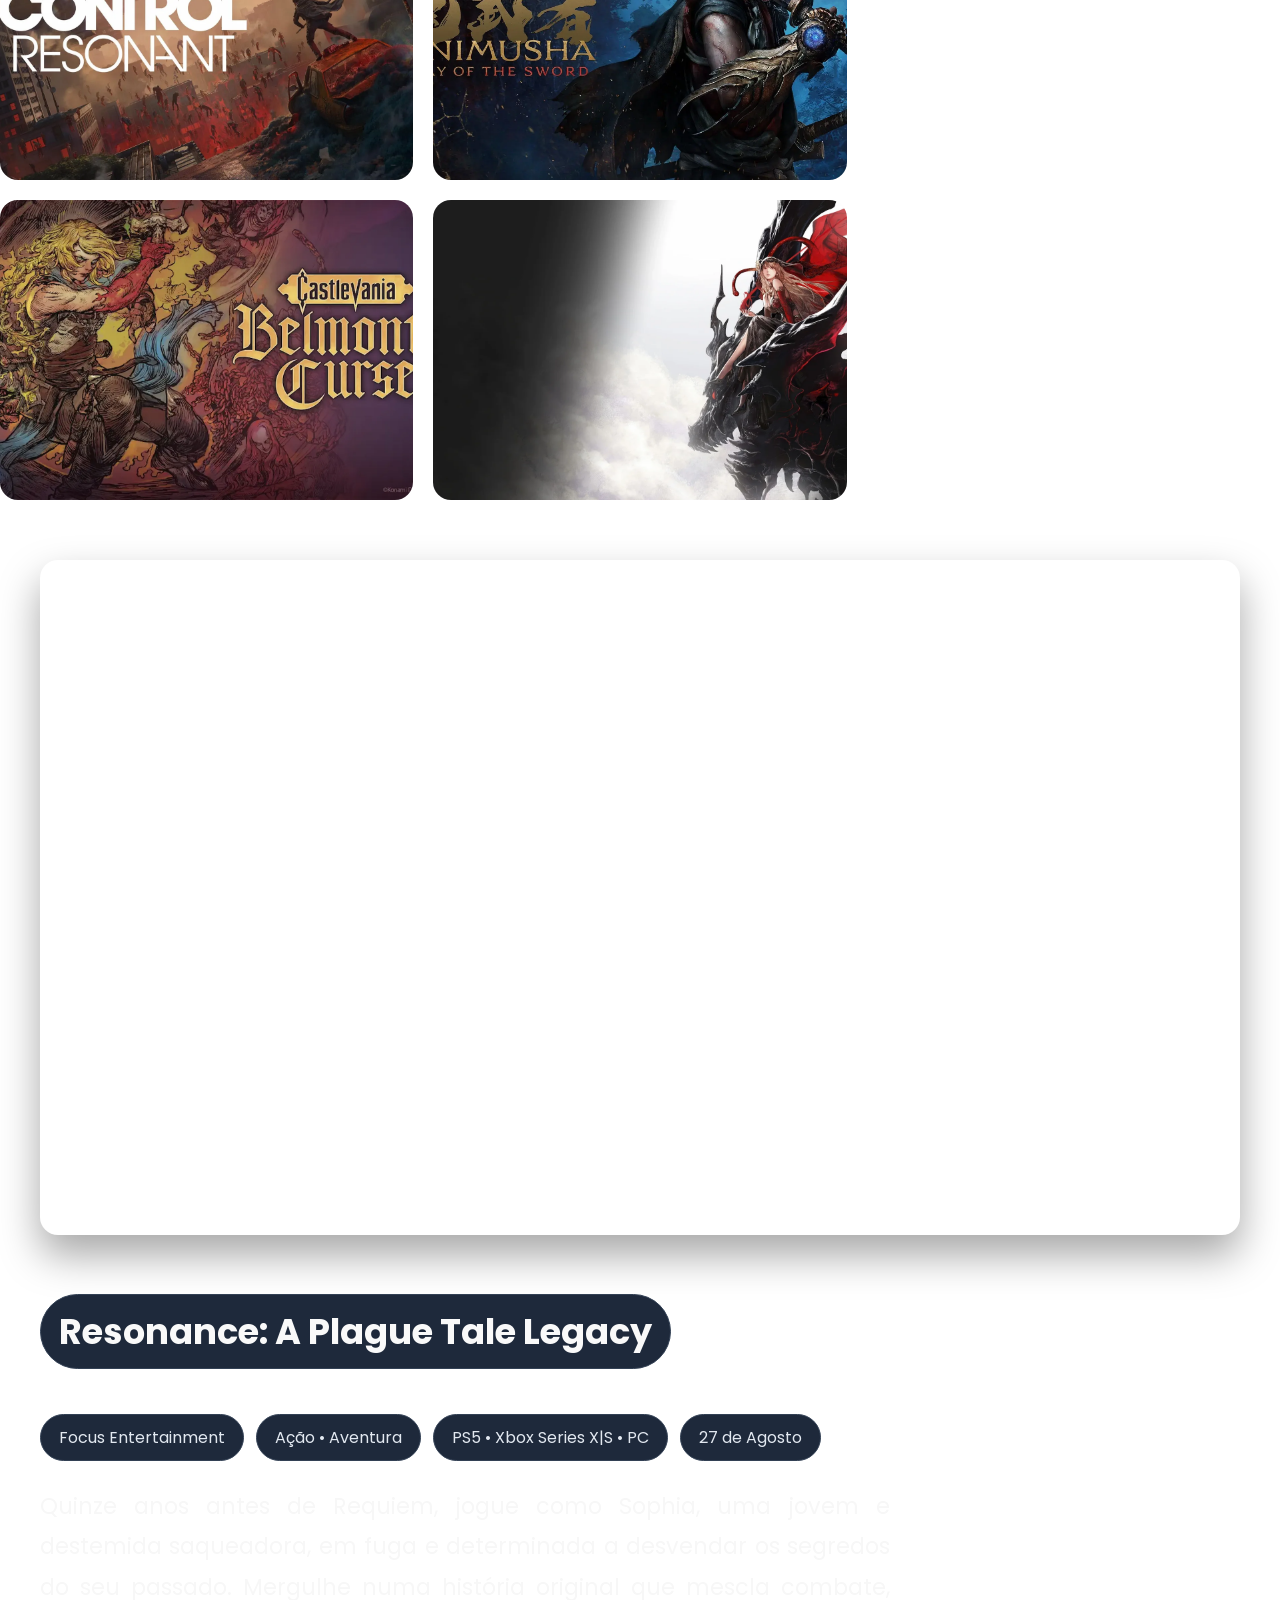
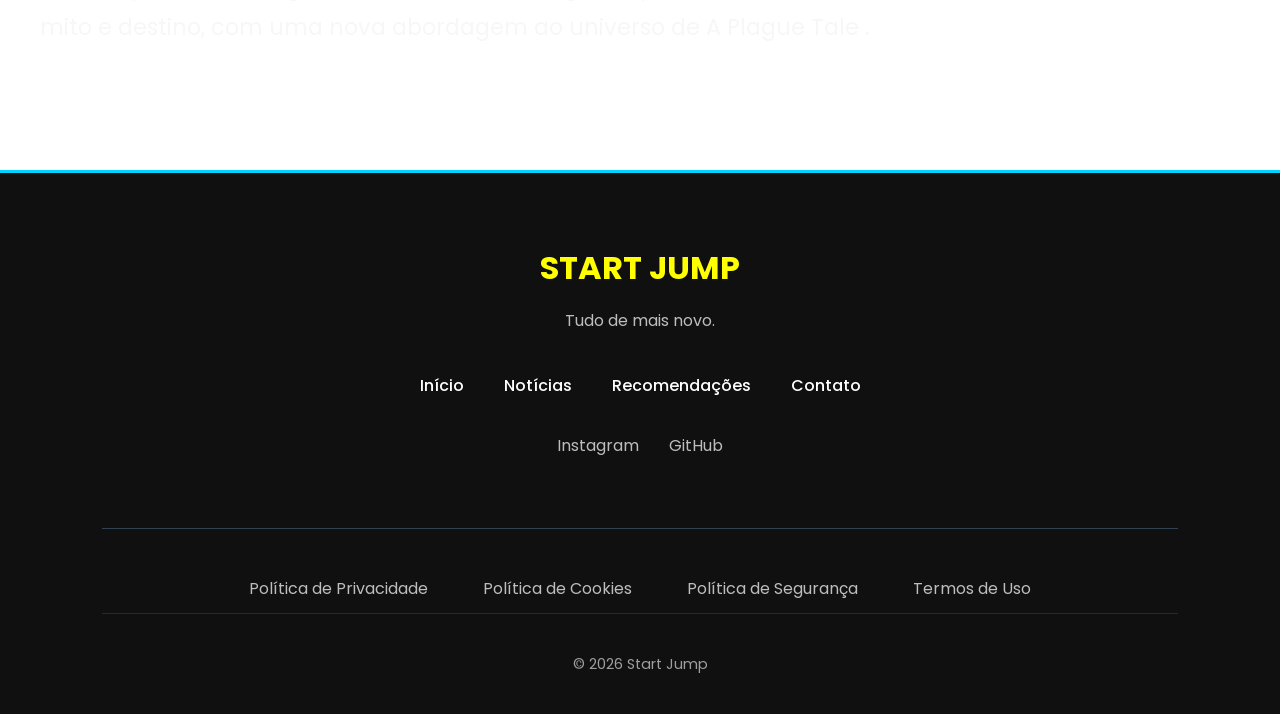
==== commit 6aa13508: "feat: implementa politicas legais e termos de uso" ====
--- a/index.html
+++ b/index.html
@@ -8,6 +8,7 @@
   <meta name="keywords" content="games, reviews, blog de games, lançamentos">
   <meta name="author" content="Daniel Souza Barbosa">
   <meta name="robots" content="index, follow">
+
   <link rel="preconnect" href="https://fonts.googleapis.com">
   <link rel="preconnect" href="https://fonts.gstatic.com" crossorigin>
   <link href="https://fonts.googleapis.com/css2?family=Fira+Sans:ital,wght@0,100;0,200;0,300;0,400;0,500;0,600;0,700;0,800;0,900;1,100;1,200;1,300;1,400;1,500;1,600;1,700;1,800;1,900&family=Oswald:wght@200..700&family=Poppins:ital,wght@0,100;0,200;0,300;0,400;0,500;0,600;0,700;0,800;0,900;1,100;1,200;1,300;1,400;1,500;1,600;1,700;1,800;1,900&display=swap" rel="stylesheet">
@@ -141,6 +142,21 @@
       <a href="https://github.com/danielsouza77">GitHub</a>
     </div>
 
+    <div class="links-legais">
+      <a href="politica-privacidade.html">
+        Política de Privacidade
+      </a>
+      <a href="politica-cookies.html">
+        Política de Cookies
+      </a>
+      <a href="politica-seguranca.html">
+        Política de Segurança
+      </a>
+      <a href="termos-de-uso.html">
+        Termos de Uso
+      </a>
+    </div>
+
     <div class="footer-copy">
       <p>© 2026 Start Jump </p>
     </div>
--- a/style.css
+++ b/style.css
@@ -30,3 +30,6 @@
 
 /* estilização dos lançamentos */
 @import "./CSS/lancamentos.css";
+
+/* Páginas Institucionais(Privacidade, Cookies, Segurança e Termos) */
+@import "./CSS/legal.css";
